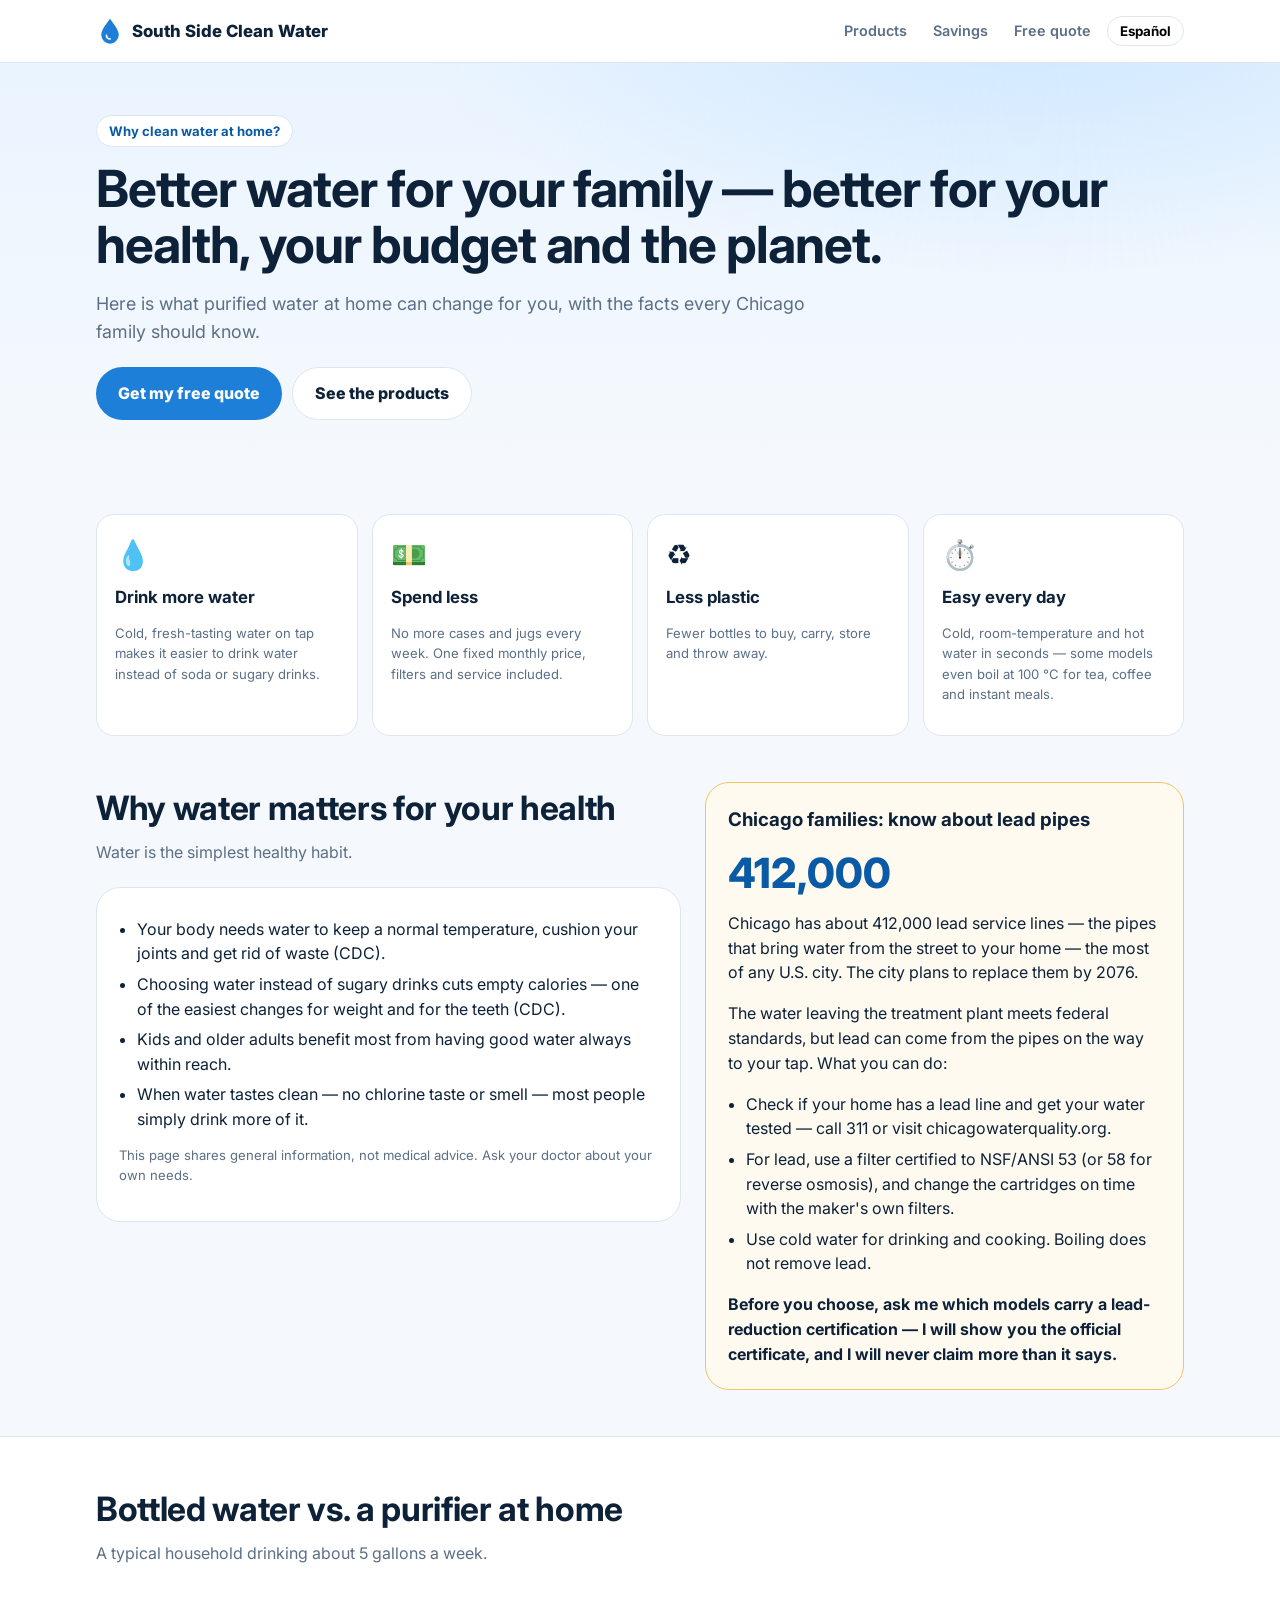
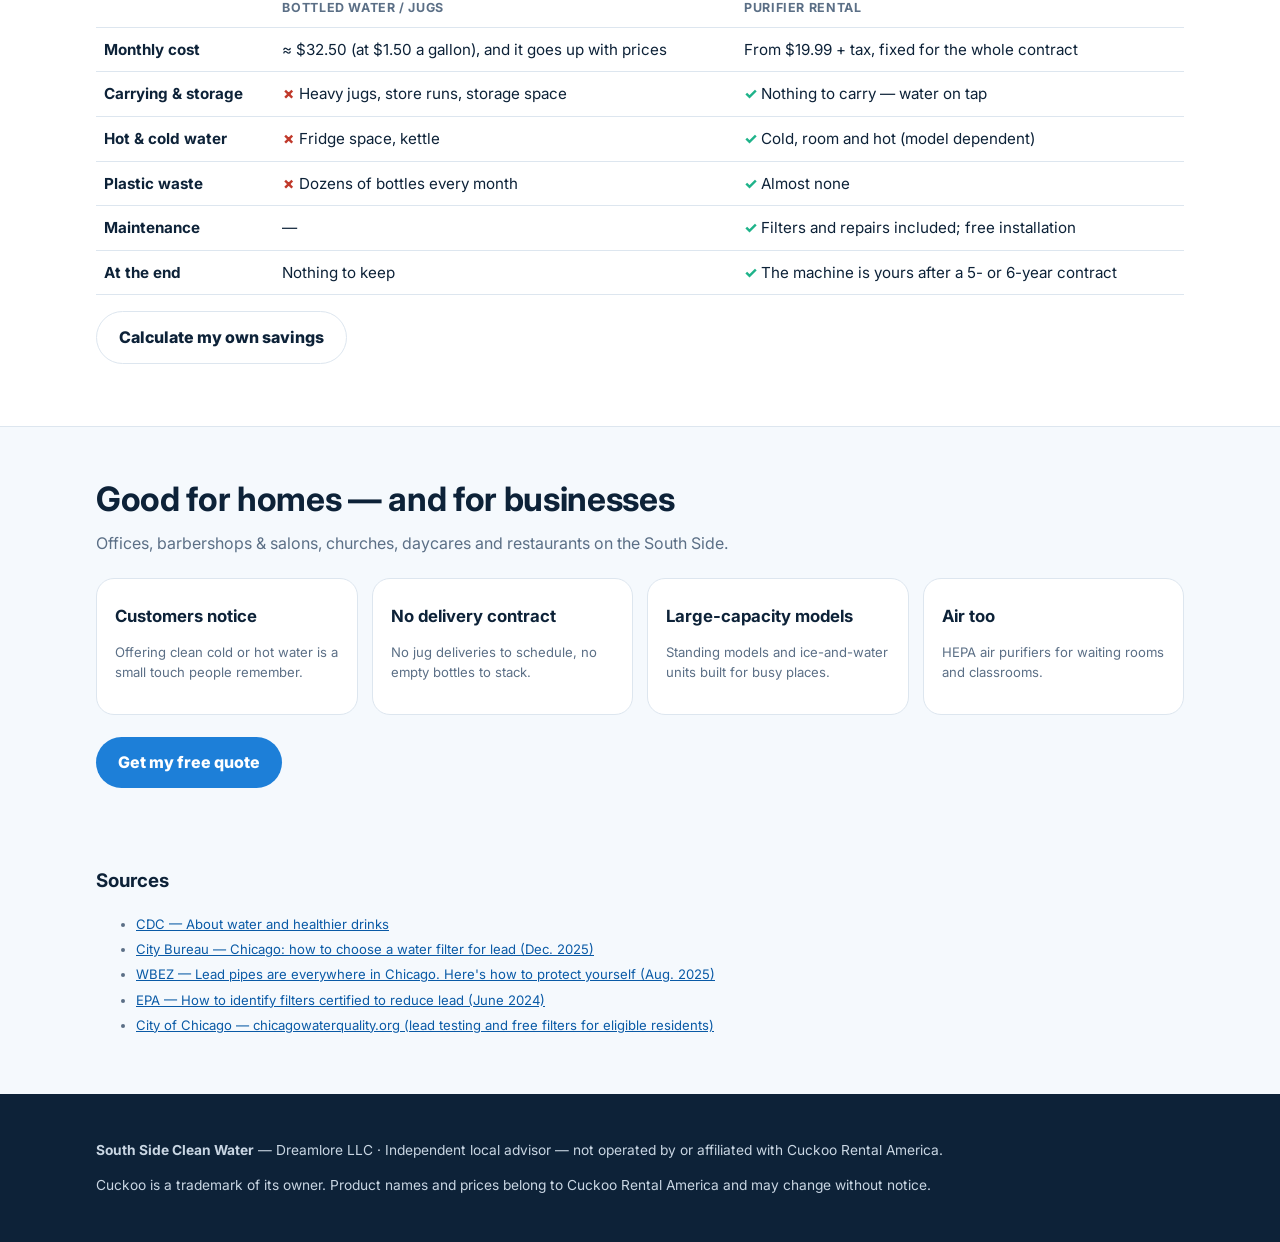
==== why.html @ fe9769d4 "Add 'Why clean water' page (health, Chicago lead pipes, savings, plastic) EN/ES; shared style.css Co" ====
<!DOCTYPE html>
<html lang="en">
<head>
<meta charset="UTF-8"/>
<meta name="viewport" content="width=device-width,initial-scale=1"/>
<title>Why clean water at home — South Side Clean Water</title>
<meta name="description" content="Health, savings and peace of mind: why South Side families choose purified water at home — and what Chicago residents should know about lead pipes."/>
<link rel="icon" href="data:image/svg+xml,%3Csvg xmlns='http://www.w3.org/2000/svg' viewBox='0 0 64 64'%3E%3Cpath d='M32 4C22 18 12 30 12 41a20 20 0 0 0 40 0C52 30 42 18 32 4z' fill='%231d7fd8'/%3E%3C/svg%3E"/>
<link href="https://fonts.googleapis.com/css2?family=Inter:wght@400;600;800&display=swap" rel="stylesheet"/>
<link rel="stylesheet" href="style.css?v=4"/>
<style>
.why-hero{background:radial-gradient(1000px 420px at 80% -10%,#cfe8ff 0,transparent 60%),linear-gradient(180deg,#eaf4ff,#f5f9fd);padding:52px 0 34px}
.why-hero p{max-width:720px}
.pillars{display:grid;grid-template-columns:repeat(4,1fr);gap:14px}
.pillar{background:#fff;border:1px solid var(--line);border-radius:var(--r);padding:18px}
.pillar .em{font-size:1.8rem}
.pillar h3{margin:6px 0 4px;font-size:1.05rem}
.block{display:grid;grid-template-columns:1.1fr .9fr;gap:24px;align-items:start}
.panel{background:#fff;border:1px solid var(--line);border-radius:24px;padding:22px}
.panel.alert{border-color:#f5c26b;background:#fffaf0}
.panel h3{margin-top:0}
.panel ul{padding-left:1.1rem;margin:.4rem 0}
.panel li{margin:.35rem 0}
.big{font-size:2.6rem;font-weight:800;color:var(--brand2);line-height:1}
.cmp{width:100%;border-collapse:collapse;font-size:.95rem}
.cmp th,.cmp td{padding:10px 8px;border-bottom:1px solid var(--line);text-align:left;vertical-align:top}
.cmp th{font-size:.78rem;text-transform:uppercase;letter-spacing:.05em;color:var(--muted)}
.cmp td:first-child{font-weight:700}
.yes{color:var(--accent);font-weight:800}.no{color:#c0392b;font-weight:800}
.src{font-size:.82rem;color:var(--muted)}
.src li{margin:.3rem 0}
@media (max-width:900px){.pillars{grid-template-columns:1fr 1fr}.block{grid-template-columns:1fr}}
@media (max-width:560px){.pillars{grid-template-columns:1fr}}
</style>
</head>
<body>
<header class="top"><div class="wrap">
  <a class="logo" href="index.html"><svg viewBox="0 0 64 64"><path d="M32 4C22 18 12 30 12 41a20 20 0 0 0 40 0C52 30 42 18 32 4z" fill="#1d7fd8"/><path d="M24 42a8 8 0 0 0 8 8" stroke="#fff" stroke-width="4" fill="none" stroke-linecap="round"/></svg><span>South Side Clean Water</span></a>
  <nav>
    <a href="index.html#products" data-t="navProducts">Products</a>
    <a href="index.html#savings" data-t="navSavings">Savings</a>
    <a href="index.html#quote" data-t="navQuote">Free quote</a>
    <button class="lang" id="lang" type="button">Español</button>
  </nav>
</div></header>

<main>
<section class="why-hero"><div class="wrap">
  <span class="kicker" data-t="kicker">Why clean water at home?</span>
  <h1 data-t="h1">Better water for your family — better for your health, your budget and the planet.</h1>
  <p class="lead" data-t="lead">Here is what purified water at home can change for you, with the facts every Chicago family should know.</p>
  <div class="cta"><a class="btn btn-main" href="index.html#quote" data-t="cta">Get my free quote</a><a class="btn btn-ghost" href="index.html#products" data-t="cta2">See the products</a></div>
</div></section>

<section><div class="wrap">
  <div class="pillars">
    <div class="pillar"><div class="em">💧</div><h3 data-t="p1t">Drink more water</h3><p class="note" data-t="p1">Cold, fresh-tasting water on tap makes it easier to drink water instead of soda or sugary drinks.</p></div>
    <div class="pillar"><div class="em">💵</div><h3 data-t="p2t">Spend less</h3><p class="note" data-t="p2">No more cases and jugs every week. One fixed monthly price, filters and service included.</p></div>
    <div class="pillar"><div class="em">♻️</div><h3 data-t="p3t">Less plastic</h3><p class="note" data-t="p3">Fewer bottles to buy, carry, store and throw away.</p></div>
    <div class="pillar"><div class="em">⏱️</div><h3 data-t="p4t">Easy every day</h3><p class="note" data-t="p4">Cold, room-temperature and hot water in seconds — some models even boil at 100 °C for tea, coffee and instant meals.</p></div>
  </div>
</div></section>

<section style="padding-top:0"><div class="wrap block">
  <div>
    <h2 data-t="hTitle">Why water matters for your health</h2>
    <p class="sub" data-t="hSub">Water is the simplest healthy habit.</p>
    <div class="panel">
      <ul>
        <li data-t="h1i">Your body needs water to keep a normal temperature, cushion your joints and get rid of waste (CDC).</li>
        <li data-t="h2i">Choosing water instead of sugary drinks cuts empty calories — one of the easiest changes for weight and for the teeth (CDC).</li>
        <li data-t="h3i">Kids and older adults benefit most from having good water always within reach.</li>
        <li data-t="h4i">When water tastes clean — no chlorine taste or smell — most people simply drink more of it.</li>
      </ul>
      <p class="src" data-t="hNote">This page shares general information, not medical advice. Ask your doctor about your own needs.</p>
    </div>
  </div>
  <div class="panel alert">
    <h3 data-t="leadTitle">Chicago families: know about lead pipes</h3>
    <div class="big">412,000</div>
    <p data-t="lead1">Chicago has about 412,000 lead service lines — the pipes that bring water from the street to your home — the most of any U.S. city. The city plans to replace them by 2076.</p>
    <p data-t="lead2">The water leaving the treatment plant meets federal standards, but lead can come from the pipes on the way to your tap. What you can do:</p>
    <ul>
      <li data-t="lead3">Check if your home has a lead line and get your water tested — call 311 or visit chicagowaterquality.org.</li>
      <li data-t="lead4">For lead, use a filter certified to NSF/ANSI 53 (or 58 for reverse osmosis), and change the cartridges on time with the maker's own filters.</li>
      <li data-t="lead5">Use cold water for drinking and cooking. Boiling does not remove lead.</li>
    </ul>
    <p style="font-weight:700;margin-bottom:0" data-t="lead6">Before you choose, ask me which models carry a lead-reduction certification — I will show you the official certificate, and I will never claim more than it says.</p>
  </div>
</div></section>

<section style="background:#fff;border-top:1px solid var(--line);border-bottom:1px solid var(--line)"><div class="wrap">
  <h2 data-t="cTitle">Bottled water vs. a purifier at home</h2>
  <p class="sub" data-t="cSub">A typical household drinking about 5 gallons a week.</p>
  <div style="overflow-x:auto">
  <table class="cmp">
    <thead><tr><th></th><th data-t="cBottled">Bottled water / jugs</th><th data-t="cPur">Purifier rental</th></tr></thead>
    <tbody>
      <tr><td data-t="r1">Monthly cost</td><td data-t="r1a">≈ $32.50 (at $1.50 a gallon), and it goes up with prices</td><td data-t="r1b">From $19.99 + tax, fixed for the whole contract</td></tr>
      <tr><td data-t="r2">Carrying & storage</td><td><span class="no">✗</span> <span data-t="r2a">Heavy jugs, store runs, storage space</span></td><td><span class="yes">✓</span> <span data-t="r2b">Nothing to carry — water on tap</span></td></tr>
      <tr><td data-t="r3">Hot & cold water</td><td><span class="no">✗</span> <span data-t="r3a">Fridge space, kettle</span></td><td><span class="yes">✓</span> <span data-t="r3b">Cold, room and hot (model dependent)</span></td></tr>
      <tr><td data-t="r4">Plastic waste</td><td><span class="no">✗</span> <span data-t="r4a">Dozens of bottles every month</span></td><td><span class="yes">✓</span> <span data-t="r4b">Almost none</span></td></tr>
      <tr><td data-t="r5">Maintenance</td><td>—</td><td><span class="yes">✓</span> <span data-t="r5b">Filters and repairs included; free installation</span></td></tr>
      <tr><td data-t="r6">At the end</td><td data-t="r6a">Nothing to keep</td><td><span class="yes">✓</span> <span data-t="r6b">The machine is yours after a 5- or 6-year contract</span></td></tr>
    </tbody>
  </table>
  </div>
  <p style="margin-top:16px"><a class="btn btn-ghost" href="index.html#savings" data-t="cCalc">Calculate my own savings</a></p>
</div></section>

<section><div class="wrap">
  <h2 data-t="bTitle">Good for homes — and for businesses</h2>
  <p class="sub" data-t="bSub">Offices, barbershops & salons, churches, daycares and restaurants on the South Side.</p>
  <div class="pillars">
    <div class="pillar"><h3 data-t="b1t">Customers notice</h3><p class="note" data-t="b1">Offering clean cold or hot water is a small touch people remember.</p></div>
    <div class="pillar"><h3 data-t="b2t">No delivery contract</h3><p class="note" data-t="b2">No jug deliveries to schedule, no empty bottles to stack.</p></div>
    <div class="pillar"><h3 data-t="b3t">Large-capacity models</h3><p class="note" data-t="b3">Standing models and ice-and-water units built for busy places.</p></div>
    <div class="pillar"><h3 data-t="b4t">Air too</h3><p class="note" data-t="b4">HEPA air purifiers for waiting rooms and classrooms.</p></div>
  </div>
  <div class="cta" style="margin-top:22px"><a class="btn btn-main" href="index.html#quote" data-t="cta">Get my free quote</a></div>
</div></section>

<section style="padding-top:0"><div class="wrap">
  <h3 data-t="sTitle">Sources</h3>
  <ul class="src">
    <li><a href="https://www.cdc.gov/healthy-weight-growth/water-healthy-drinks/index.html" target="_blank" rel="noopener">CDC — About water and healthier drinks</a></li>
    <li><a href="https://www.citybureau.org/newswire/2025/12/9/chicago-how-to-choose-a-water-filter-for-lead" target="_blank" rel="noopener">City Bureau — Chicago: how to choose a water filter for lead (Dec. 2025)</a></li>
    <li><a href="https://www.wbez.org/environment/2025/08/28/chicago-lead-pipes-protect-yourself-drinking-water" target="_blank" rel="noopener">WBEZ — Lead pipes are everywhere in Chicago. Here's how to protect yourself (Aug. 2025)</a></li>
    <li><a href="https://epa.gov/system/files/documents/2024-06/how-to-id-filters-certified-to-reduce-lead-in-drinking-water-epa_june-2024.pdf" target="_blank" rel="noopener">EPA — How to identify filters certified to reduce lead (June 2024)</a></li>
    <li><a href="https://www.chicagowaterquality.org" target="_blank" rel="noopener">City of Chicago — chicagowaterquality.org (lead testing and free filters for eligible residents)</a></li>
  </ul>
</div></section>
</main>

<footer><div class="wrap">
  <p><strong>South Side Clean Water</strong> — <span id="repLine"></span></p>
  <p data-t="tm">Cuckoo is a trademark of its owner. Product names and prices belong to Cuckoo Rental America and may change without notice.</p>
</div></footer>
<script src="why.js?v=1"></script>
</body>
</html>
---- style.css ----
:root{--ink:#0d2238;--muted:#5b6f86;--line:#dde6ef;--bg:#f5f9fd;--card:#fff;--brand:#1d7fd8;--brand2:#0a5aa6;--accent:#1fb38a;--warm:#ff8a3d;--r:18px;--shadow:0 10px 30px rgba(13,34,56,.08)}
*{box-sizing:border-box}html{scroll-behavior:smooth}
body{margin:0;font-family:Inter,system-ui,Segoe UI,Arial,sans-serif;color:var(--ink);background:var(--bg);line-height:1.55}
a{color:var(--brand2)}
.wrap{max-width:1120px;margin:0 auto;padding:0 16px}
header.top{position:sticky;top:0;z-index:20;background:rgba(255,255,255,.92);backdrop-filter:blur(8px);border-bottom:1px solid var(--line)}
.top .wrap{display:flex;align-items:center;gap:12px;height:62px}
.logo{display:flex;align-items:center;gap:8px;font-weight:800;text-decoration:none;color:var(--ink);font-size:1.05rem}
.logo svg{width:28px;height:28px}
.top nav{margin-left:auto;display:flex;gap:6px;align-items:center}
.top nav a{font-size:.9rem;font-weight:600;color:var(--muted);text-decoration:none;padding:6px 10px;border-radius:99px}
.top nav a:hover{background:var(--bg);color:var(--ink)}
.lang{border:1px solid var(--line);background:#fff;border-radius:99px;padding:6px 12px;font-weight:700;cursor:pointer;font-family:inherit}
.btn{display:inline-flex;align-items:center;justify-content:center;gap:8px;border:0;border-radius:99px;padding:13px 22px;font-weight:800;font-size:1rem;cursor:pointer;text-decoration:none;font-family:inherit}
.btn-main{background:var(--brand);color:#fff}.btn-main:hover{background:var(--brand2)}
.btn-ghost{background:#fff;color:var(--ink);border:1px solid var(--line)}
.btn-green{background:var(--accent);color:#fff}
.btn-wa{background:#25d366;color:#fff}.btn-wa:hover{background:#1da851}
.hero{background:radial-gradient(1200px 500px at 85% -10%,#cfe8ff 0,transparent 60%),linear-gradient(180deg,#eaf4ff,#f5f9fd);padding:56px 0 40px}
.hero .wrap{display:grid;grid-template-columns:1.15fr .85fr;gap:36px;align-items:center}
.kicker{display:inline-block;background:#fff;border:1px solid var(--line);border-radius:99px;padding:5px 12px;font-size:.82rem;font-weight:700;color:var(--brand2)}
h1{font-size:clamp(2rem,4.6vw,3.2rem);line-height:1.08;margin:14px 0 12px;letter-spacing:-.02em}
.lead{font-size:1.12rem;color:var(--muted);max-width:560px}
.cta{display:flex;gap:10px;flex-wrap:wrap;margin:22px 0 14px}
.ticks{display:flex;flex-wrap:wrap;gap:8px 18px;padding:0;margin:0;list-style:none;font-weight:600;font-size:.93rem}
.ticks li::before{content:"✓ ";color:var(--accent);font-weight:800}
.hero-card{background:#fff;border-radius:24px;box-shadow:var(--shadow);padding:22px;border:1px solid var(--line)}
.hero-card h3{margin:0 0 6px}
.price-big{font-size:2.4rem;font-weight:800;color:var(--brand2);line-height:1}
.price-big small{font-size:1rem;color:var(--muted);font-weight:600}
section{padding:46px 0}
h2{font-size:clamp(1.5rem,3vw,2.1rem);margin:0 0 6px;letter-spacing:-.01em}
.sub{color:var(--muted);margin:0 0 22px}
.steps{display:grid;grid-template-columns:repeat(4,1fr);gap:14px}
.step{background:#fff;border:1px solid var(--line);border-radius:var(--r);padding:18px}
.step b{display:flex;width:34px;height:34px;border-radius:50%;background:var(--brand);color:#fff;align-items:center;justify-content:center;margin-bottom:8px}
.filters{display:flex;flex-wrap:wrap;gap:8px;margin-bottom:12px}
.chip{border:1px solid var(--line);background:#fff;border-radius:99px;padding:8px 14px;font-weight:700;cursor:pointer;font-family:inherit;color:var(--ink)}
.chip.on{background:var(--ink);color:#fff;border-color:var(--ink)}
.plan{display:flex;flex-wrap:wrap;gap:16px;align-items:center;background:#fff;border:1px solid var(--line);border-radius:var(--r);padding:12px 16px;margin-bottom:18px;font-size:.93rem}
.seg{display:inline-flex;border:1px solid var(--line);border-radius:99px;overflow:hidden}
.seg button{border:0;background:#fff;padding:7px 13px;font-weight:700;cursor:pointer;font-family:inherit;color:var(--muted)}
.seg button.on{background:var(--brand);color:#fff}
.grid{display:grid;grid-template-columns:repeat(auto-fill,minmax(250px,1fr));gap:14px;align-items:start}
.card{background:var(--card);border:1px solid var(--line);border-radius:var(--r);padding:16px;display:flex;flex-direction:column;gap:8px;position:relative}
.card .ic{width:52px;height:52px;border-radius:14px;display:flex;align-items:center;justify-content:center;background:#eaf4ff}
.card .ic svg{width:30px;height:30px}
.card[data-cat=air] .ic{background:#e6f8f2}.card[data-cat=bath] .ic{background:#fff1e7}.card[data-cat=massage] .ic{background:#f1ecff}
.badge{position:absolute;top:14px;right:14px;font-size:.7rem;font-weight:800;padding:3px 8px;border-radius:99px;background:var(--warm);color:#fff}
.badge.new{background:var(--accent)}
.card h3{font-size:1rem;margin:2px 0 0}
.model{font-size:.75rem;color:var(--muted)}
.tags{display:flex;flex-wrap:wrap;gap:5px}
.tag{font-size:.72rem;font-weight:700;background:var(--bg);border:1px solid var(--line);border-radius:99px;padding:2px 8px;color:var(--muted)}
.rent{margin-top:auto;font-size:1.6rem;font-weight:800;color:var(--brand2)}
.rent small{font-size:.85rem;color:var(--muted);font-weight:600}
.na{font-size:.85rem;color:var(--muted);font-weight:600}
.meta{font-size:.78rem;color:var(--muted)}
.card .btn{padding:10px 14px;font-size:.92rem}
.pimg{width:100%;height:210px;object-fit:contain;background:#fff;border-radius:14px;padding:8px}
details.plans{border-top:1px solid var(--line);padding-top:6px}
details.plans summary{cursor:pointer;font-weight:700;font-size:.88rem;color:var(--brand2)}
.pt{width:100%;border-collapse:collapse;font-size:.8rem;margin-top:6px}
.pt th,.pt td{padding:5px 4px;border-bottom:1px solid var(--line);text-align:right}
.pt th:first-child{text-align:left;font-weight:600;color:var(--muted)}
.pt thead th{font-size:.72rem;text-transform:uppercase;letter-spacing:.04em;color:var(--muted)}
.pt tr.sel th{color:var(--ink)}
.pt td.on{background:#e3f0fd;font-weight:800;color:var(--brand2);border-radius:6px}
.pt tr.extra th,.pt tr.extra td{font-size:.74rem;color:var(--muted)}
.calc{display:grid;grid-template-columns:1fr 1fr;gap:18px;background:#fff;border:1px solid var(--line);border-radius:24px;padding:22px}
.calc label{display:block;font-weight:700;font-size:.9rem;margin:10px 0 4px}
.calc input[type=range]{width:100%}
.out{background:var(--bg);border-radius:18px;padding:18px;display:flex;flex-direction:column;gap:8px;justify-content:center}
.out .row{display:flex;justify-content:space-between;font-weight:600}
.save{font-size:1.9rem;font-weight:800;color:var(--accent)}
.benefits{display:grid;grid-template-columns:repeat(3,1fr);gap:14px}
.ben{background:#fff;border:1px solid var(--line);border-radius:var(--r);padding:18px}
.ben h3{margin:0 0 4px;font-size:1.02rem}
.area{display:flex;flex-wrap:wrap;gap:6px;margin-top:10px}
.area span{background:#fff;border:1px solid var(--line);border-radius:99px;padding:4px 10px;font-weight:700;font-size:.85rem}
form{background:#fff;border:1px solid var(--line);border-radius:24px;padding:22px;display:grid;grid-template-columns:1fr 1fr;gap:12px}
form .full{grid-column:1/-1}
form label{font-weight:700;font-size:.88rem;display:block;margin-bottom:4px}
input,select,textarea{width:100%;padding:11px 12px;border:1px solid #c9d6e3;border-radius:12px;font:inherit;background:#fff;color:var(--ink)}
textarea{min-height:84px;resize:vertical}
.send{display:flex;flex-wrap:wrap;gap:10px}
.note{font-size:.82rem;color:var(--muted)}
.err{color:#c0392b;font-weight:700;font-size:.88rem;min-height:1.2em}
details.faq{background:#fff;border:1px solid var(--line);border-radius:14px;padding:14px 16px;margin-bottom:10px}
details.faq summary{font-weight:700;cursor:pointer}
footer{background:var(--ink);color:#c9d6e3;padding:32px 0;font-size:.86rem}
footer a{color:#fff}
.sticky-call{display:none}
@media (max-width:900px){.hero .wrap,.calc{grid-template-columns:1fr}.steps{grid-template-columns:1fr 1fr}.benefits{grid-template-columns:1fr}.top nav a{display:none}}
@media (max-width:560px){form{grid-template-columns:1fr}.steps{grid-template-columns:1fr}
  .sticky-call{display:flex;position:fixed;left:12px;right:12px;bottom:12px;z-index:30;gap:8px}
  .sticky-call .btn{flex:1;box-shadow:0 8px 24px rgba(0,0,0,.18)} body{padding-bottom:76px}}
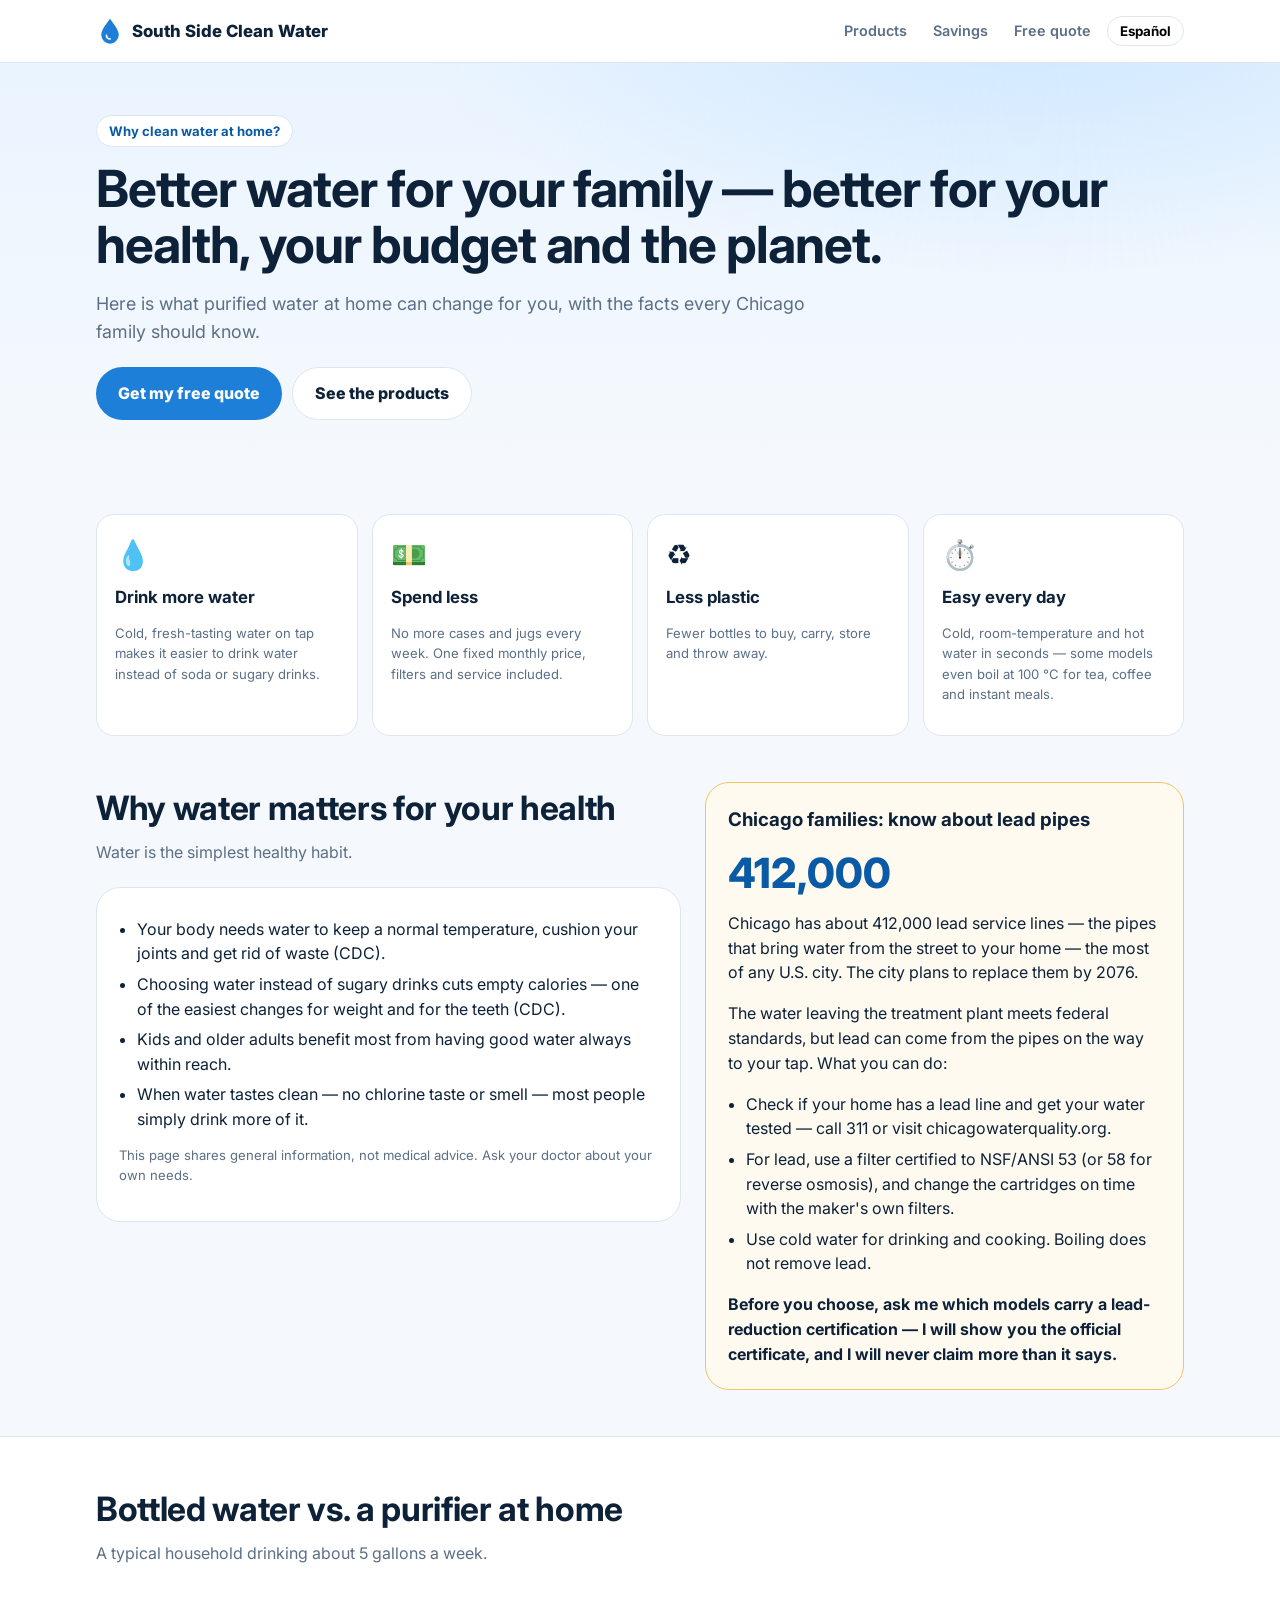
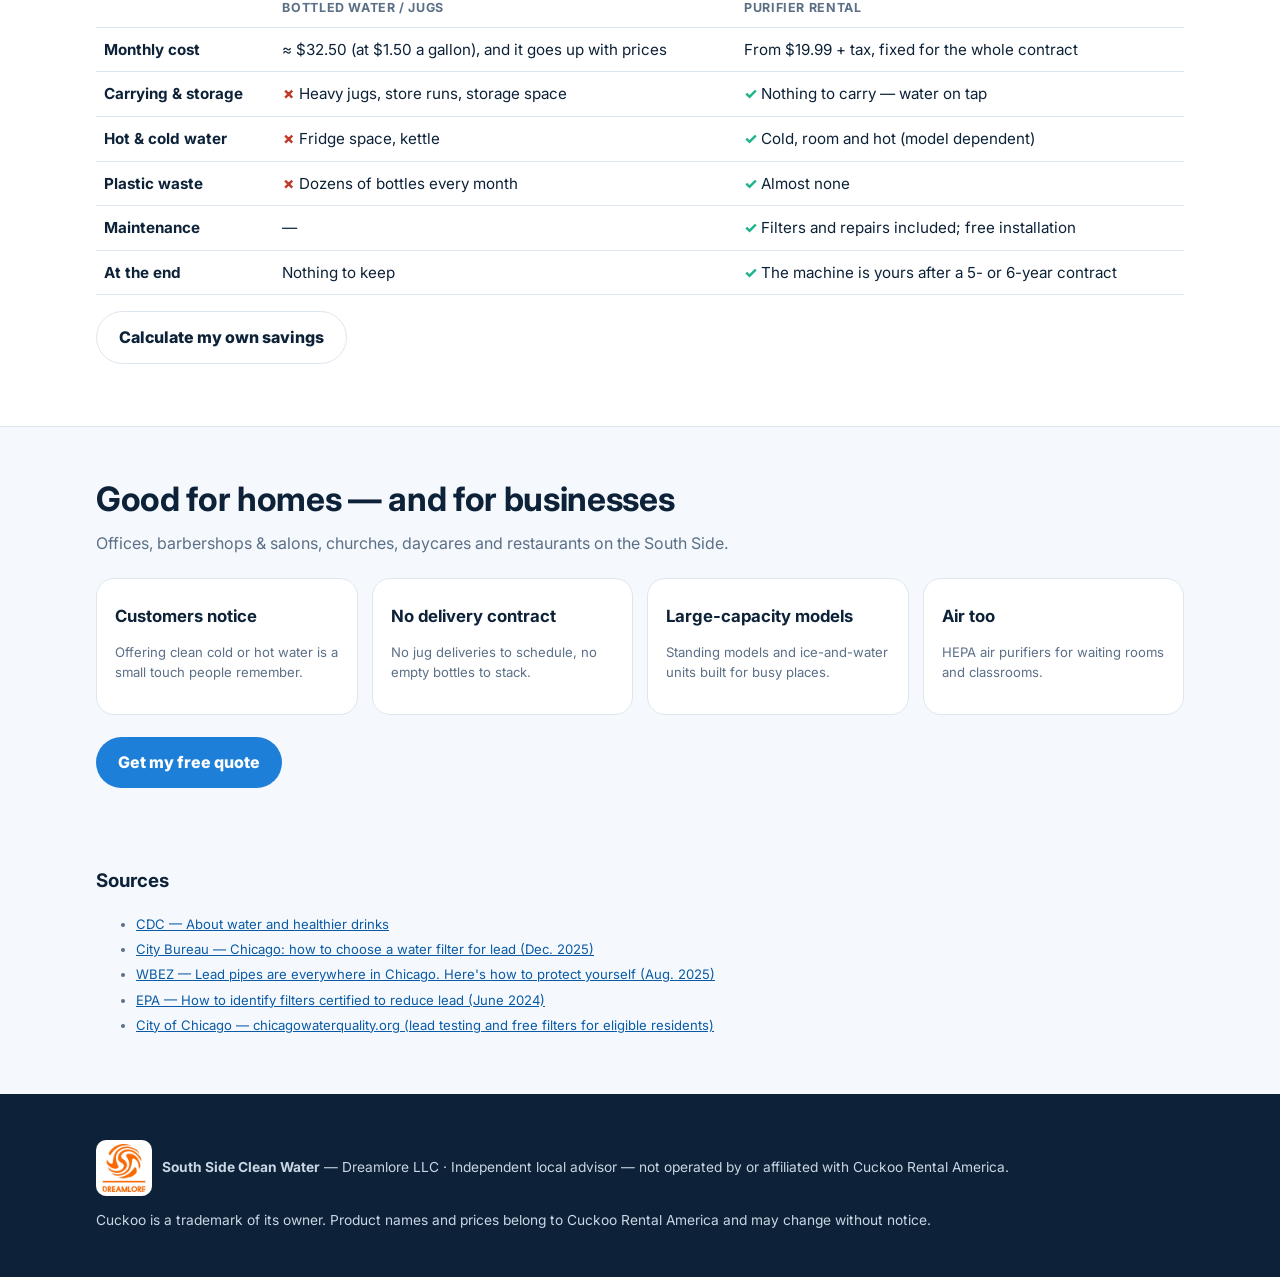
==== commit 3ab94c27: "Partner questions form for Cuckoo Rental contact; Dreamlore logo Co-Authored-By: Claude Opus 5.5 <no" ====
--- a/why.html
+++ b/why.html
@@ -133,7 +133,7 @@
 </main>
 
 <footer><div class="wrap">
-  <p><strong>South Side Clean Water</strong> — <span id="repLine"></span></p>
+  <p><img src="img/dreamlore-logo.png" alt="Dreamlore LLC" style="height:56px;width:auto;background:#fff;border-radius:10px;padding:4px;vertical-align:middle;margin-right:10px"/><strong>South Side Clean Water</strong> — <span id="repLine"></span></p>
   <p data-t="tm">Cuckoo is a trademark of its owner. Product names and prices belong to Cuckoo Rental America and may change without notice.</p>
 </div></footer>
 <script src="why.js?v=1"></script>
